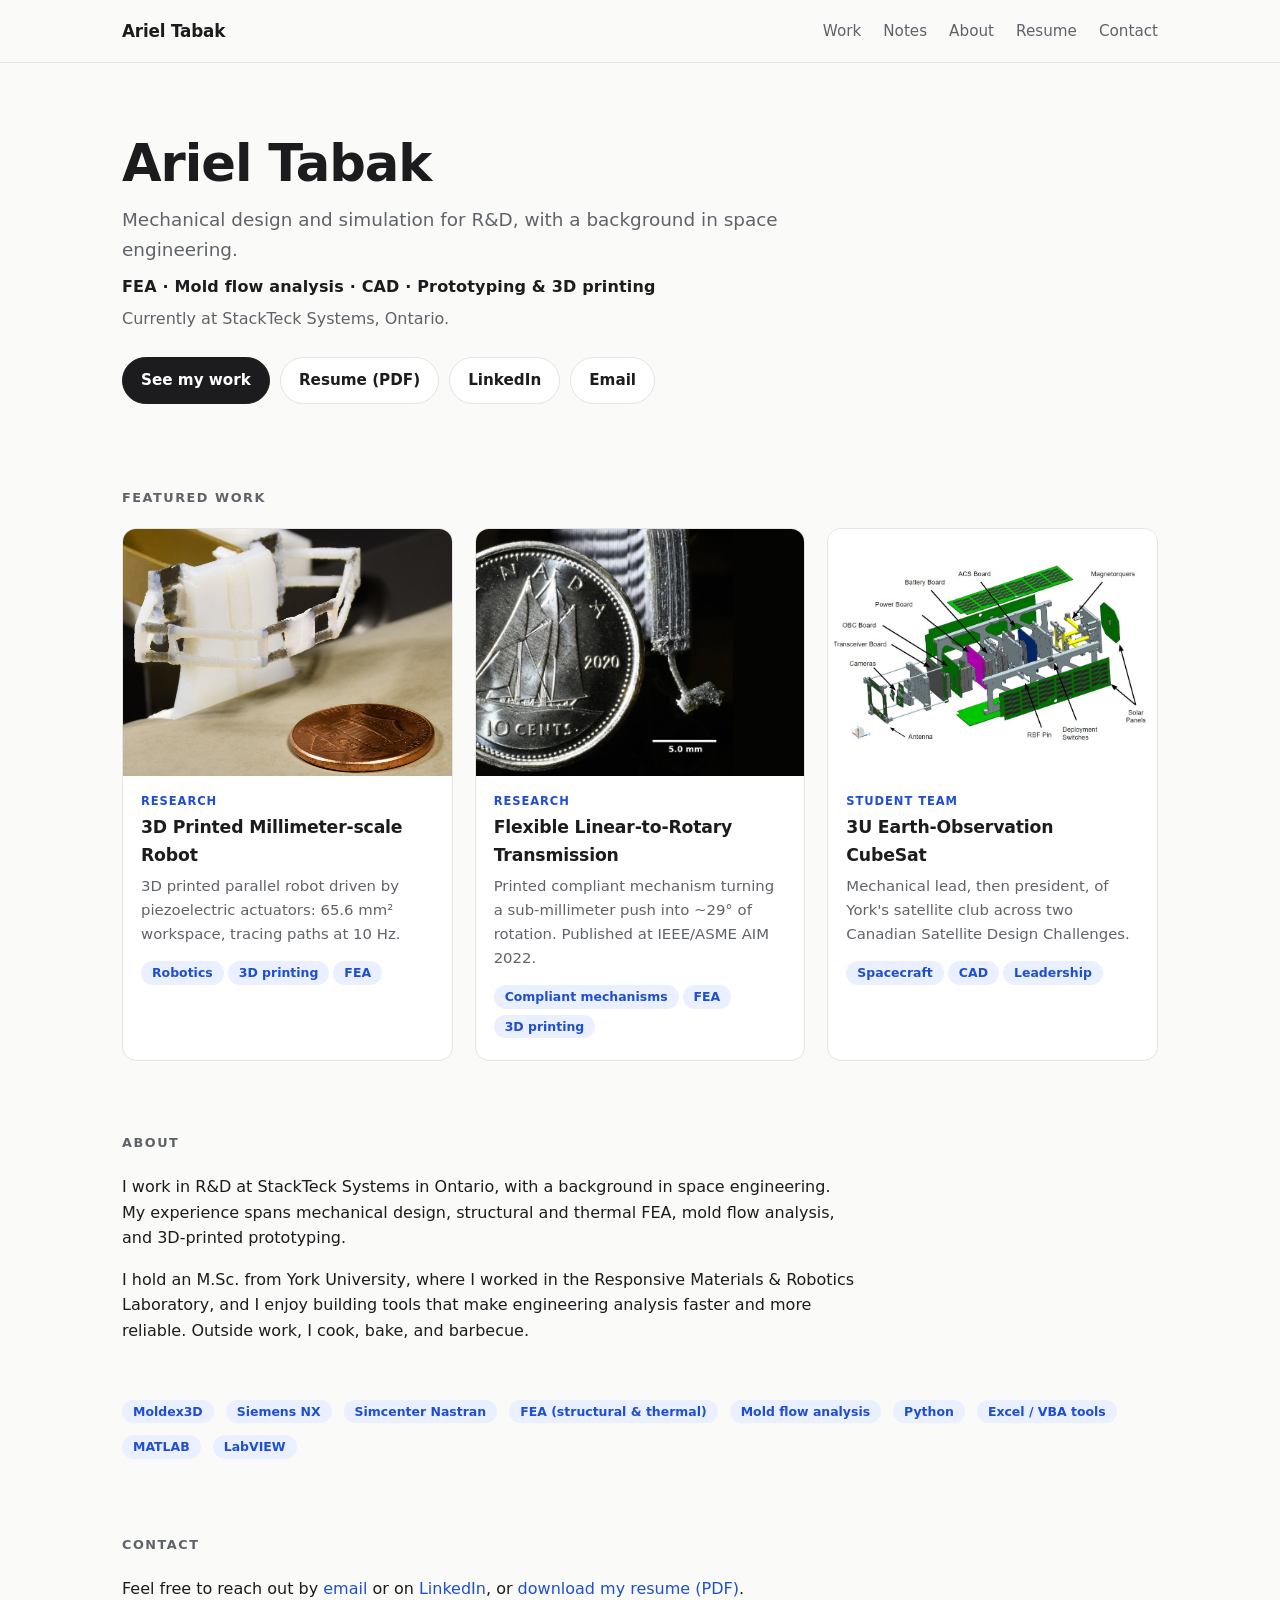
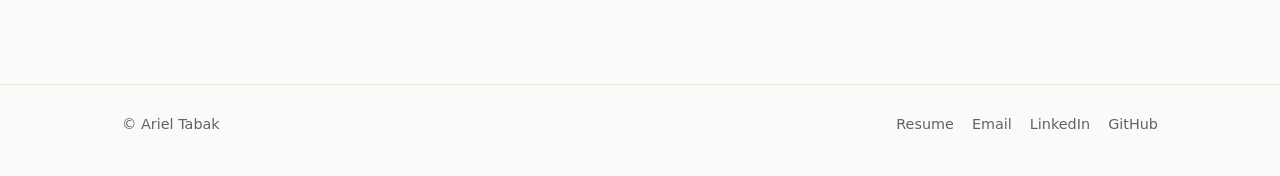
==== index.html @ 313cce3f "Spell Resume without accents Co-Authored-By: Claude Opus 5.5 <noreply@anthropic.com> Claude-Session:" ====
<!DOCTYPE html>
<html lang="en">
<head>
<meta charset="utf-8">
<meta name="viewport" content="width=device-width, initial-scale=1">
<title>Ariel Tabak | Mechanical Design &amp; Simulation</title>
<meta name="description" content="Ariel Tabak: mechanical design and simulation for R&amp;D (FEA, mold flow analysis, CAD and prototyping), with a background in space engineering. Projects and notes.">
<link rel="stylesheet" href="assets/style.css?v=5">
</head>
<body>
<header class="site-header"><div class="wrap">
  <a class="brand" href="index.html">Ariel Tabak</a>
  <nav class="nav">
    <a href="work.html">Work</a>
    <a href="notes.html">Notes</a>
    <a href="index.html#about">About</a>
    <a href="Ariel_Tabak_Resume.pdf?v=2" target="_blank" rel="noopener">Resume</a>
    <a href="index.html#contact">Contact</a>
  </nav>
</div></header>
<main class="wrap">
<section class="hero">
  <h1>Ariel Tabak</h1>
  <p class="role">Mechanical design and simulation for R&amp;D, with a background in space engineering.</p>
  <p class="byline">FEA &middot; Mold flow analysis &middot; CAD &middot; Prototyping &amp; 3D printing</p>
  <p class="where">Currently at StackTeck Systems, Ontario.</p>
  <div class="buttons">
    <a class="btn primary" href="work.html">See my work</a>
    <a class="btn" href="Ariel_Tabak_Resume.pdf?v=2" target="_blank" rel="noopener">Resume (PDF)</a>
    <a class="btn" href="https://www.linkedin.com/in/ariel-tabak/" target="_blank" rel="noopener">LinkedIn</a>
    <a class="btn" href="mailto:arieltabak@gmail.com">Email</a>
  </div>
</section>


<section id="featured">
  <h2 class="section-title">Featured work</h2>
  <div class="grid">
    <a class="card" href="projects/millimeter-scale-robot.html">
      <img class="thumb" src="images/projects/millimeter-scale-robot.jpg" alt="3D Printed Millimeter-scale Robot">
      <div class="body">
        <span class="kicker">Research</span>
        <h3>3D Printed Millimeter-scale Robot</h3>
        <p>3D printed parallel robot driven by piezoelectric actuators: 65.6&nbsp;mm&sup2; workspace, tracing paths at 10&nbsp;Hz.</p>
        <span class="tag">Robotics</span><span class="tag">3D printing</span><span class="tag">FEA</span>
      </div>
    </a>
    <a class="card" href="projects/linear-to-rotary-transmission.html">
      <img class="thumb" src="images/projects/linear-to-rotary-transmission.jpg" alt="Flexible Linear-to-Rotary Transmission">
      <div class="body">
        <span class="kicker">Research</span>
        <h3>Flexible Linear-to-Rotary Transmission</h3>
        <p>Printed compliant mechanism turning a sub-millimeter push into ~29&deg; of rotation. Published at IEEE/ASME AIM 2022.</p>
        <span class="tag">Compliant mechanisms</span><span class="tag">FEA</span><span class="tag">3D printing</span>
      </div>
    </a>
    <a class="card" href="projects/cubesat-3u.html">
      <img class="thumb contain" src="images/projects/cubesat-3u-thumb.jpg" alt="3U Earth-Observation CubeSat">
      <div class="body">
        <span class="kicker">Student team</span>
        <h3>3U Earth-Observation CubeSat</h3>
        <p>Mechanical lead, then president, of York's satellite club across two Canadian Satellite Design Challenges.</p>
        <span class="tag">Spacecraft</span><span class="tag">CAD</span><span class="tag">Leadership</span>
      </div>
    </a>
  </div>
</section>


<section id="about">
  <h2 class="section-title">About</h2>
  <div class="prose" style="padding-top:0">
    <p>I work in R&amp;D at StackTeck Systems in Ontario, with a background in space engineering. My experience spans mechanical design, structural and thermal FEA, mold flow analysis, and 3D-printed prototyping.</p>
    <p>I hold an M.Sc. from York University, where I worked in the Responsive Materials &amp; Robotics Laboratory, and I enjoy building tools that make engineering analysis faster and more reliable.
       Outside work, I cook, bake, and barbecue.</p>
  </div>
  <div class="skills"><span class="tag">Moldex3D</span><span class="tag">Siemens NX</span><span class="tag">Simcenter Nastran</span><span class="tag">FEA (structural &amp; thermal)</span><span class="tag">Mold flow analysis</span><span class="tag">Python</span><span class="tag">Excel / VBA tools</span><span class="tag">MATLAB</span><span class="tag">LabVIEW</span></div>
</section>

<section id="contact">
  <h2 class="section-title">Contact</h2>
  <p>Feel free to reach out by <a href="mailto:arieltabak@gmail.com">email</a> or on <a href="https://www.linkedin.com/in/ariel-tabak/" target="_blank" rel="noopener">LinkedIn</a>, or <a href="Ariel_Tabak_Resume.pdf?v=2" target="_blank" rel="noopener">download my resume (PDF)</a>.</p>
</section>
</main>
<footer class="site-footer"><div class="wrap">
  <span>© Ariel Tabak</span>
  <span class="links">
    <a href="Ariel_Tabak_Resume.pdf?v=2" target="_blank" rel="noopener">Resume</a>
    <a href="mailto:arieltabak@gmail.com">Email</a>
    <a href="https://www.linkedin.com/in/ariel-tabak/" target="_blank" rel="noopener">LinkedIn</a>
    <a href="https://github.com/arltabak" target="_blank" rel="noopener">GitHub</a>
  </span>
</div></footer>
</body>
</html>
---- assets/style.css ----
/* ===== Ariel Tabak — portfolio styles =====
   Change the look of the whole site from the variables below. */
:root {
  --bg: #fafaf9;
  --surface: #ffffff;
  --text: #1c1c1e;
  --muted: #5f6368;
  --line: #e6e4e0;
  --accent: #1f4fd1;        /* links, buttons, tags */
  --accent-soft: #eaf0ff;
  --radius: 14px;
  --max: 1080px;
  --font: system-ui, -apple-system, "Segoe UI", Roboto, "Helvetica Neue", Arial, sans-serif;
}

* { box-sizing: border-box; }
html { scroll-behavior: smooth; }
body {
  margin: 0;
  font-family: var(--font);
  color: var(--text);
  background: var(--bg);
  line-height: 1.6;
  -webkit-font-smoothing: antialiased;
}
img { max-width: 100%; display: block; }
a { color: var(--accent); text-decoration: none; }
a:hover { text-decoration: underline; }

.wrap { max-width: var(--max); margin: 0 auto; padding: 0 22px; }

/* ---------- Header ---------- */
.site-header {
  position: sticky; top: 0; z-index: 10;
  background: rgba(250, 250, 249, 0.9);
  backdrop-filter: blur(8px);
  border-bottom: 1px solid var(--line);
}
.site-header .wrap {
  display: flex; align-items: center; justify-content: space-between;
  height: 62px;
}
.brand { font-weight: 700; font-size: 1.05rem; color: var(--text); letter-spacing: -0.01em; }
.brand:hover { text-decoration: none; }
.nav { display: flex; gap: 22px; }
.nav a { color: var(--muted); font-size: 0.95rem; }
.nav a:hover, .nav a[aria-current="page"] { color: var(--text); text-decoration: none; }

/* ---------- Hero ---------- */
.hero { padding: 72px 0 48px; }
.hero h1 {
  font-size: clamp(2.1rem, 5vw, 3.2rem);
  line-height: 1.1; letter-spacing: -0.02em; margin: 0 0 14px;
}
.hero .role { font-size: 1.15rem; color: var(--muted); margin: 0 0 18px; max-width: 46rem; }
.hero p { max-width: 46rem; margin: 0 0 26px; }
.buttons { display: flex; flex-wrap: wrap; gap: 10px; }
.btn {
  display: inline-block; padding: 10px 18px; border-radius: 999px;
  border: 1px solid var(--line); background: var(--surface);
  color: var(--text); font-weight: 600; font-size: 0.95rem;
}
.btn:hover { text-decoration: none; border-color: var(--text); }
.btn.primary { background: var(--text); color: #fff; border-color: var(--text); }
.btn.primary:hover { opacity: 0.88; }

/* ---------- Sections ---------- */
section { padding: 36px 0; }
.section-title {
  font-size: 0.8rem; text-transform: uppercase; letter-spacing: 0.12em;
  color: var(--muted); margin: 0 0 20px; font-weight: 700;
}
.skills { display: flex; flex-wrap: wrap; gap: 8px; }

/* ---------- Project grid ---------- */
.grid {
  display: grid; gap: 22px;
  grid-template-columns: repeat(auto-fill, minmax(290px, 1fr));
}
.card {
  display: block; background: var(--surface); border: 1px solid var(--line);
  border-radius: var(--radius); overflow: hidden; color: var(--text);
  transition: transform 0.18s ease, box-shadow 0.18s ease;
}
.card:hover { text-decoration: none; transform: translateY(-3px); box-shadow: 0 10px 28px rgba(0,0,0,0.08); }
.card .thumb { aspect-ratio: 4 / 3; width: 100%; object-fit: cover; background: #eceae6; }
.card .body { padding: 16px 18px 18px; }
.card h3 { margin: 0 0 6px; font-size: 1.08rem; letter-spacing: -0.01em; }
.card p { margin: 0 0 12px; color: var(--muted); font-size: 0.93rem; }

.tag {
  display: inline-block; background: var(--accent-soft); color: var(--accent);
  border-radius: 999px; padding: 2px 11px; font-size: 0.78rem; font-weight: 600;
  margin: 0 4px 4px 0;
}

/* ---------- Project page ---------- */
.project-head { padding: 48px 0 18px; }
.back { font-size: 0.92rem; color: var(--muted); }
.project-head h1 { font-size: clamp(1.9rem, 4.5vw, 2.7rem); line-height: 1.15; letter-spacing: -0.02em; margin: 14px 0 10px; }
.project-head .summary { color: var(--muted); font-size: 1.1rem; max-width: 46rem; margin: 0 0 14px; }
.meta { display: flex; flex-wrap: wrap; gap: 6px 24px; color: var(--muted); font-size: 0.92rem; margin-bottom: 12px; }
.meta strong { color: var(--text); font-weight: 600; }
.hero-img { border-radius: var(--radius); border: 1px solid var(--line); width: 100%; aspect-ratio: 16 / 9; object-fit: cover; background: #eceae6; }
.prose { max-width: 46rem; padding: 18px 0 40px; }
.prose h2 { font-size: 1.3rem; letter-spacing: -0.01em; margin: 34px 0 8px; }
.prose ul { padding-left: 1.2rem; }
.gallery { display: grid; gap: 14px; grid-template-columns: repeat(auto-fill, minmax(240px, 1fr)); margin: 16px 0; }
.gallery figure { margin: 0; }
.gallery img { border-radius: 10px; border: 1px solid var(--line); }
.gallery figcaption { color: var(--muted); font-size: 0.85rem; margin-top: 6px; }
.hero-fig { margin: 0; }
.hero-fig figcaption, .prose figcaption { color: var(--muted); font-size: 0.85rem; margin-top: 8px; }
.gallery figure.wide { grid-column: 1 / -1; }
.prose li { margin-bottom: 6px; }
.pubs { margin-top: 34px; padding: 4px 20px 12px; background: var(--surface); border: 1px solid var(--line); border-radius: 12px; }
.pubs h2 { margin-top: 18px; }
.pubs li { font-size: 0.93rem; }
.todo { background: #fff7e0; border: 1px dashed #e0b84a; border-radius: 8px; padding: 2px 8px; color: #7a5a00; font-size: 0.9em; }
.next-prev { display: flex; justify-content: space-between; gap: 16px; border-top: 1px solid var(--line); padding: 22px 0 8px; font-size: 0.95rem; }

/* ---------- Section pages ---------- */
.page-intro { padding: 56px 0 4px; }
.page-intro h1 { font-size: clamp(2rem, 5vw, 2.8rem); line-height: 1.1; letter-spacing: -0.02em; margin: 0 0 10px; }
.page-intro p { color: var(--muted); font-size: 1.1rem; margin: 0; max-width: 46rem; }
.empty { color: var(--muted); font-style: italic; margin: 0; }

/* Home: section overview cards */
.section-grid { display: grid; gap: 16px; grid-template-columns: repeat(auto-fill, minmax(230px, 1fr)); }
.section-card {
  display: flex; flex-direction: column; gap: 6px;
  background: var(--surface); border: 1px solid var(--line); border-radius: var(--radius);
  padding: 18px 20px; color: var(--text);
  transition: border-color 0.15s ease, transform 0.15s ease;
}
.section-card:hover { text-decoration: none; border-color: var(--text); transform: translateY(-2px); }
.section-card h3 { margin: 0; font-size: 1.08rem; }
.section-card .arrow { color: var(--accent); }
.section-card p { margin: 0; color: var(--muted); font-size: 0.92rem; flex: 1; }
.section-card .count { font-size: 0.8rem; font-weight: 600; color: var(--accent); }

/* Compact list (smaller projects, notes) */
.rows { border-top: 1px solid var(--line); }
.rows .empty { padding: 14px 0; }
.row {
  display: grid; grid-template-columns: minmax(0, 1fr) auto; gap: 2px 16px;
  padding: 14px 4px; border-bottom: 1px solid var(--line); color: var(--text);
}
.row:hover { text-decoration: none; background: var(--surface); }
.row-title { font-weight: 600; }
.row-desc { grid-column: 1; color: var(--muted); font-size: 0.92rem; }
.row-meta { grid-column: 2; grid-row: 1; color: var(--muted); font-size: 0.85rem; white-space: nowrap; }

/* ---------- Footer ---------- */
.site-footer { border-top: 1px solid var(--line); margin-top: 30px; padding: 28px 0 40px; color: var(--muted); font-size: 0.9rem; }
.site-footer .wrap { display: flex; flex-wrap: wrap; justify-content: space-between; gap: 12px; }
.site-footer a { color: var(--muted); }
.site-footer .links { display: flex; gap: 18px; }

@media (max-width: 760px) {
  .site-header .wrap { flex-direction: column; align-items: flex-start; height: auto; padding-top: 12px; }
  .nav { flex-wrap: wrap; gap: 4px 18px; width: 100%; padding: 6px 0 10px; }
}
@media (max-width: 560px) {
  .hero { padding: 40px 0 28px; }
  .page-intro { padding-top: 36px; }
}

/* Real photos on project pages: show the whole image rather than cropping to 16:9 */
.hero-fig .hero-img { aspect-ratio: auto; max-height: 620px; object-fit: contain; background: var(--surface); }

/* Don't blow small images up past their real size */
.hero-fig .hero-img { width: auto; max-width: 100%; margin: 0 auto; }
.hero-fig video.hero-img { width: 100%; }
.gallery img { background: #fff; }
.gallery video { width: 100%; display: block; border-radius: 10px; border: 1px solid var(--line); background: #fff; }
.inline-fig { margin: 18px 0 6px; max-width: 520px; }
.inline-fig video, .inline-fig img { width: 100%; display: block; border-radius: 10px; border: 1px solid var(--line); }

/* Three-up gallery row (e.g. trajectory clips) */
.gallery.three { grid-template-columns: repeat(3, 1fr); }
.gallery.three { gap: 10px; }
.gallery.three.even img, .gallery.three.even video { aspect-ratio: 4 / 3; object-fit: cover; }
@media (max-width: 560px) { .gallery.three figcaption { font-size: 0.75rem; } }

/* Side-by-side hero (e.g. early vs final iteration) */
.hero-pair { display: grid; grid-template-columns: 1fr 1fr; gap: 14px; }
.hero-pair figure { margin: 0; }
.hero-pair img { width: 100%; aspect-ratio: 1 / 1; object-fit: cover; border-radius: var(--radius); border: 1px solid var(--line); display: block; }
.hero-pair figcaption { color: var(--muted); font-size: 0.85rem; margin-top: 8px; }

/* ---------- Pop-up image viewer ---------- */
.zoomable { cursor: zoom-in; }
.lb {
  position: fixed; inset: 0; z-index: 100; display: none;
  align-items: center; justify-content: center; padding: 16px;
  background: rgba(20, 20, 24, 0.55);
  -webkit-backdrop-filter: blur(3px); backdrop-filter: blur(3px);
}
.lb.open { display: flex; animation: lb-fade 0.15s ease-out; }
.lb-card {
  position: relative; background: var(--surface); border-radius: 16px;
  box-shadow: 0 20px 60px rgba(0,0,0,0.35);
  width: min(900px, 94vw); max-height: 86vh;
  display: flex; flex-direction: column; overflow: hidden;
  animation: lb-pop 0.18s ease-out;
}
.lb-stage { display: flex; align-items: center; justify-content: center; background: #f2f1ee; min-height: 0; flex: 1; }
.lb-stage img, .lb-stage video { display: block; max-width: 100%; max-height: calc(86vh - 70px); object-fit: contain; }
.lb-bar { display: flex; align-items: center; gap: 10px; padding: 10px 12px; border-top: 1px solid var(--line); }
.lb-cap { flex: 1; margin: 0; color: var(--muted); font-size: 0.9rem; line-height: 1.4; }
.lb-count { color: var(--muted); font-size: 0.8rem; white-space: nowrap; }
.lb button {
  border: 1px solid var(--line); background: var(--surface); color: var(--text);
  width: 38px; height: 38px; border-radius: 50%; cursor: pointer;
  font-size: 1.35rem; line-height: 1; display: inline-flex; align-items: center; justify-content: center; flex: none;
}
.lb button:hover { border-color: var(--text); }
.lb-close { position: absolute; top: 10px; right: 10px; z-index: 2; box-shadow: 0 2px 8px rgba(0,0,0,0.15); }
@keyframes lb-fade { from { opacity: 0; } to { opacity: 1; } }
@keyframes lb-pop { from { transform: scale(0.96); opacity: 0; } to { transform: none; opacity: 1; } }
html.lb-lock, html.lb-lock body { overflow: hidden; }

/* Small label above a card title (e.g. Research, Student team) */
.kicker { display: block; font-size: 0.72rem; font-weight: 700; letter-spacing: 0.08em; text-transform: uppercase; color: var(--accent); margin-bottom: 4px; }
.hero-pair video { width: 100%; aspect-ratio: 1 / 1; object-fit: contain; background: #1a1a1d; border-radius: var(--radius); border: 1px solid var(--line); display: block; }
.card .thumb.contain { object-fit: contain; background: #fff; padding: 6px; }

/* Home intro bylines */
.hero .role { margin-bottom: 10px; }
.hero .byline { font-weight: 600; color: var(--text); margin: 0 0 6px; letter-spacing: 0.01em; }
.hero .where { color: var(--muted); margin: 0 0 26px; }
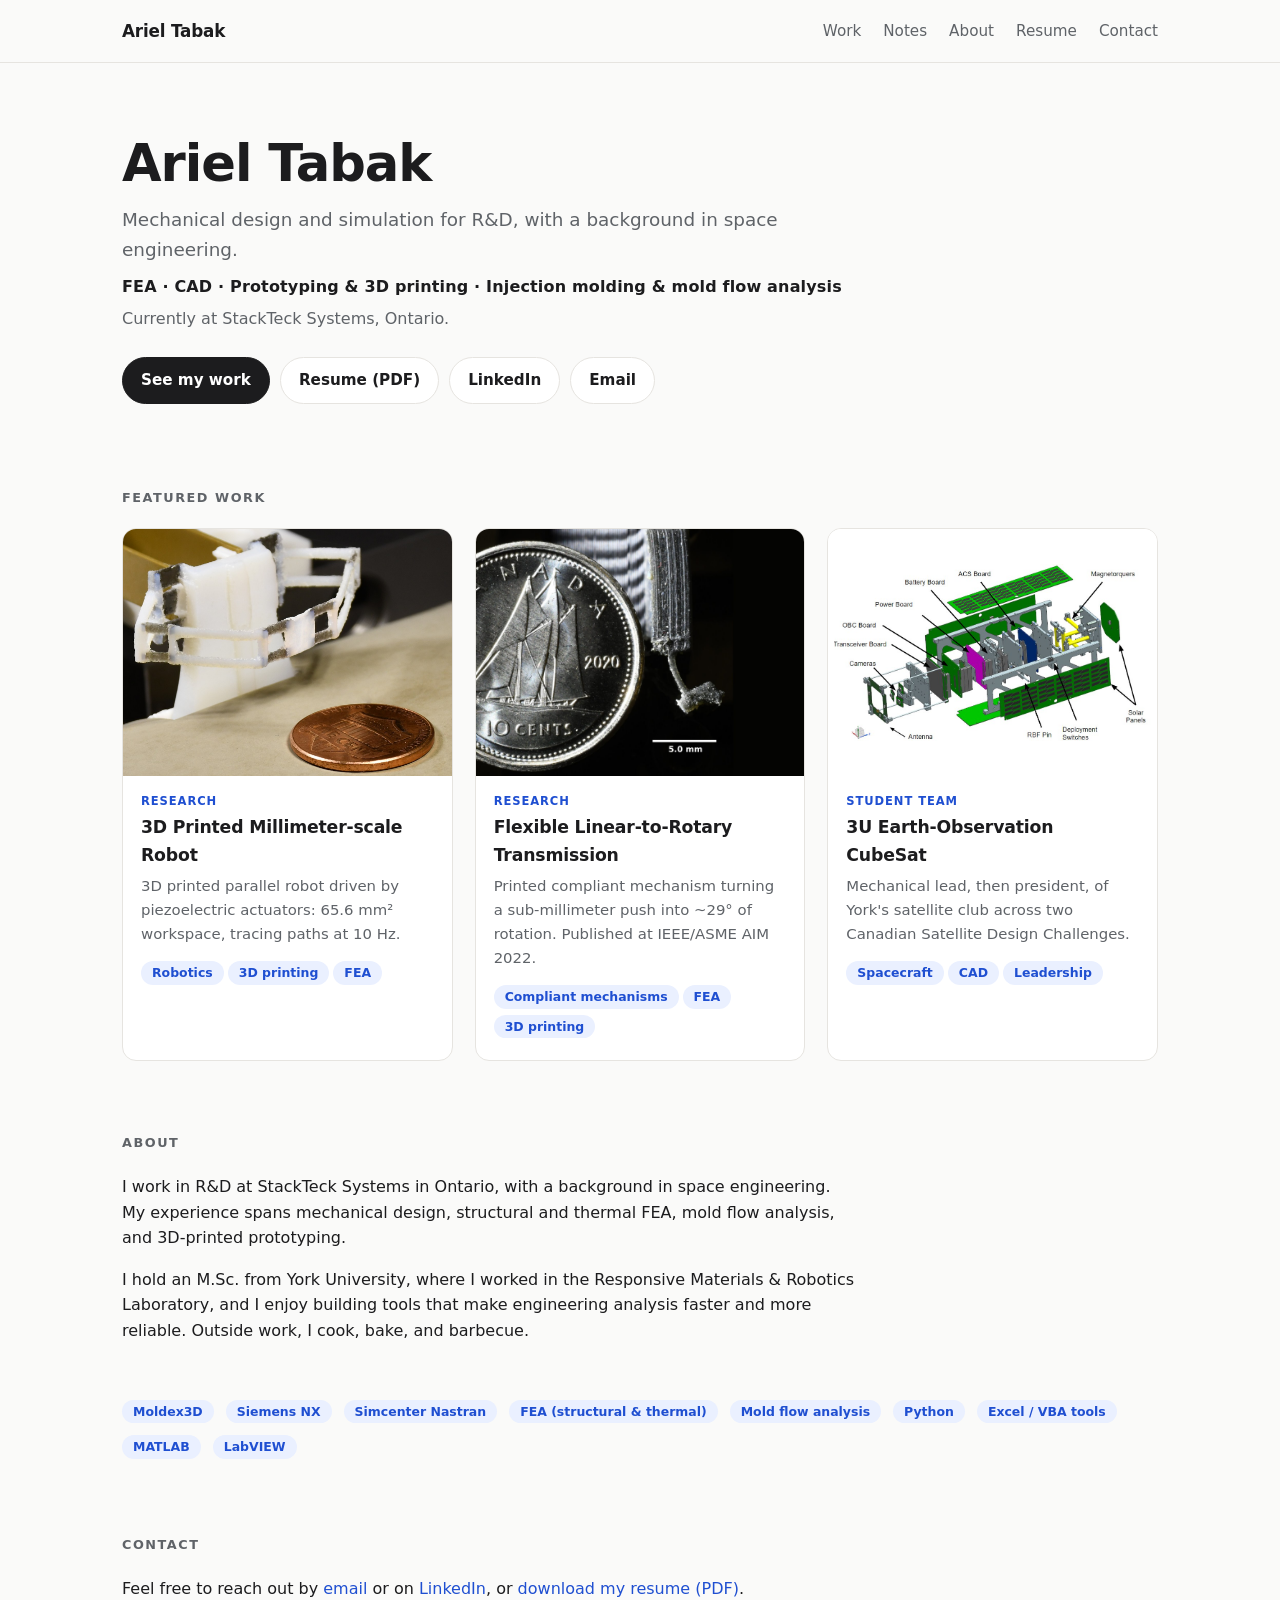
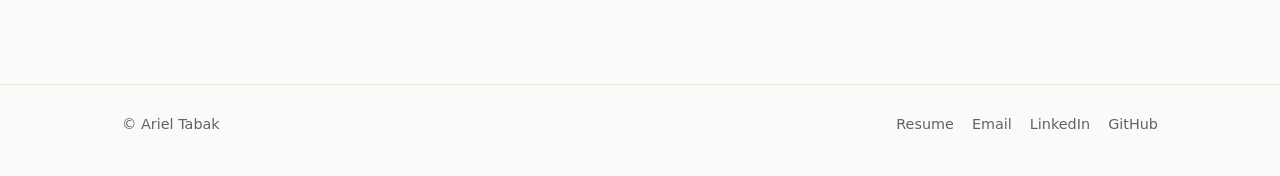
==== commit 9d3ad33a: "Reorder home byline; injection molding & mold flow analysis last Co-Authored-By: Claude Opus 5.5 <no" ====
--- a/index.html
+++ b/index.html
@@ -22,7 +22,7 @@
 <section class="hero">
   <h1>Ariel Tabak</h1>
   <p class="role">Mechanical design and simulation for R&amp;D, with a background in space engineering.</p>
-  <p class="byline">FEA &middot; Mold flow analysis &middot; CAD &middot; Prototyping &amp; 3D printing</p>
+  <p class="byline">FEA &middot; CAD &middot; Prototyping &amp; 3D printing &middot; Injection molding &amp; mold flow analysis</p>
   <p class="where">Currently at StackTeck Systems, Ontario.</p>
   <div class="buttons">
     <a class="btn primary" href="work.html">See my work</a>
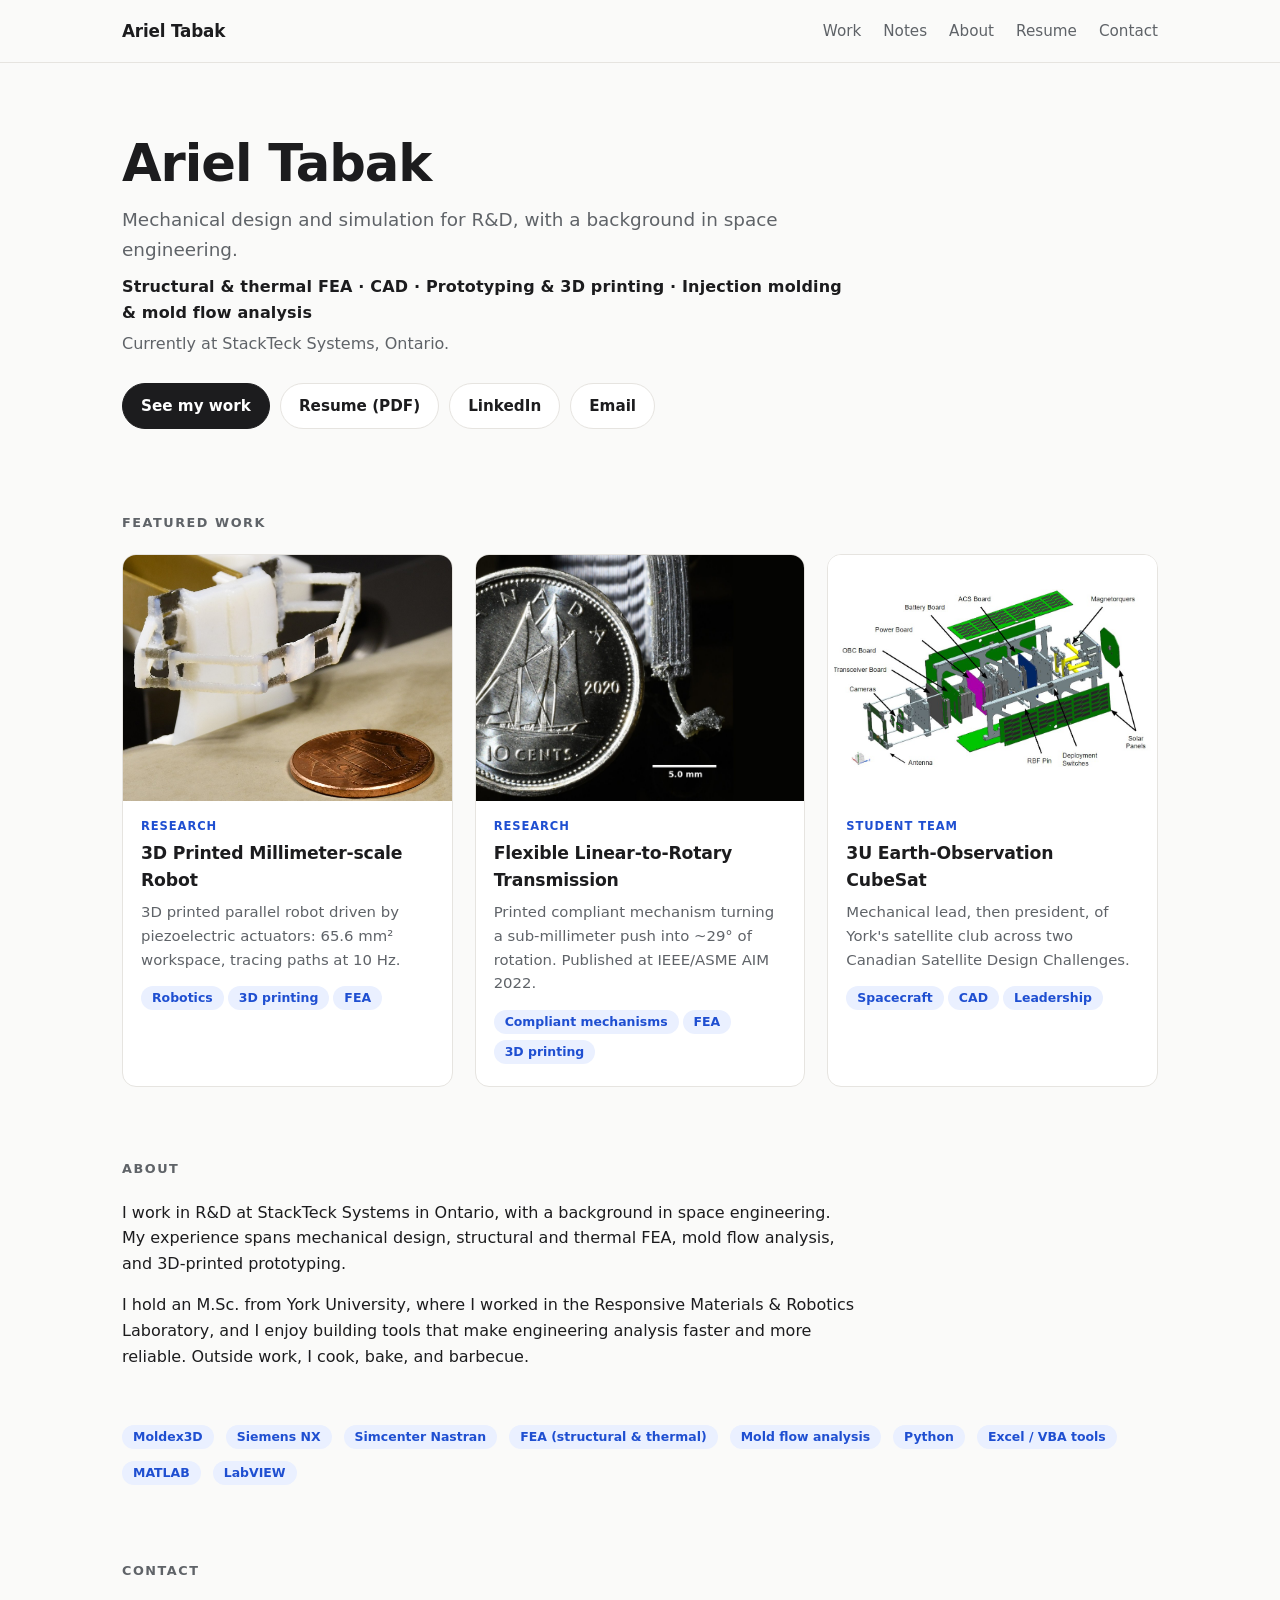
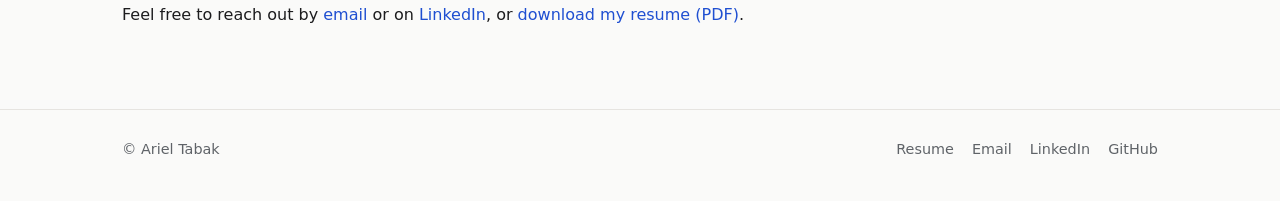
==== commit ddb820c8: "Byline: structural & thermal FEA Co-Authored-By: Claude Opus 5.5 <noreply@anthropic.com> Claude-Sess" ====
--- a/index.html
+++ b/index.html
@@ -22,7 +22,7 @@
 <section class="hero">
   <h1>Ariel Tabak</h1>
   <p class="role">Mechanical design and simulation for R&amp;D, with a background in space engineering.</p>
-  <p class="byline">FEA &middot; CAD &middot; Prototyping &amp; 3D printing &middot; Injection molding &amp; mold flow analysis</p>
+  <p class="byline">Structural &amp; thermal FEA &middot; CAD &middot; Prototyping &amp; 3D printing &middot; Injection molding &amp; mold flow analysis</p>
   <p class="where">Currently at StackTeck Systems, Ontario.</p>
   <div class="buttons">
     <a class="btn primary" href="work.html">See my work</a>
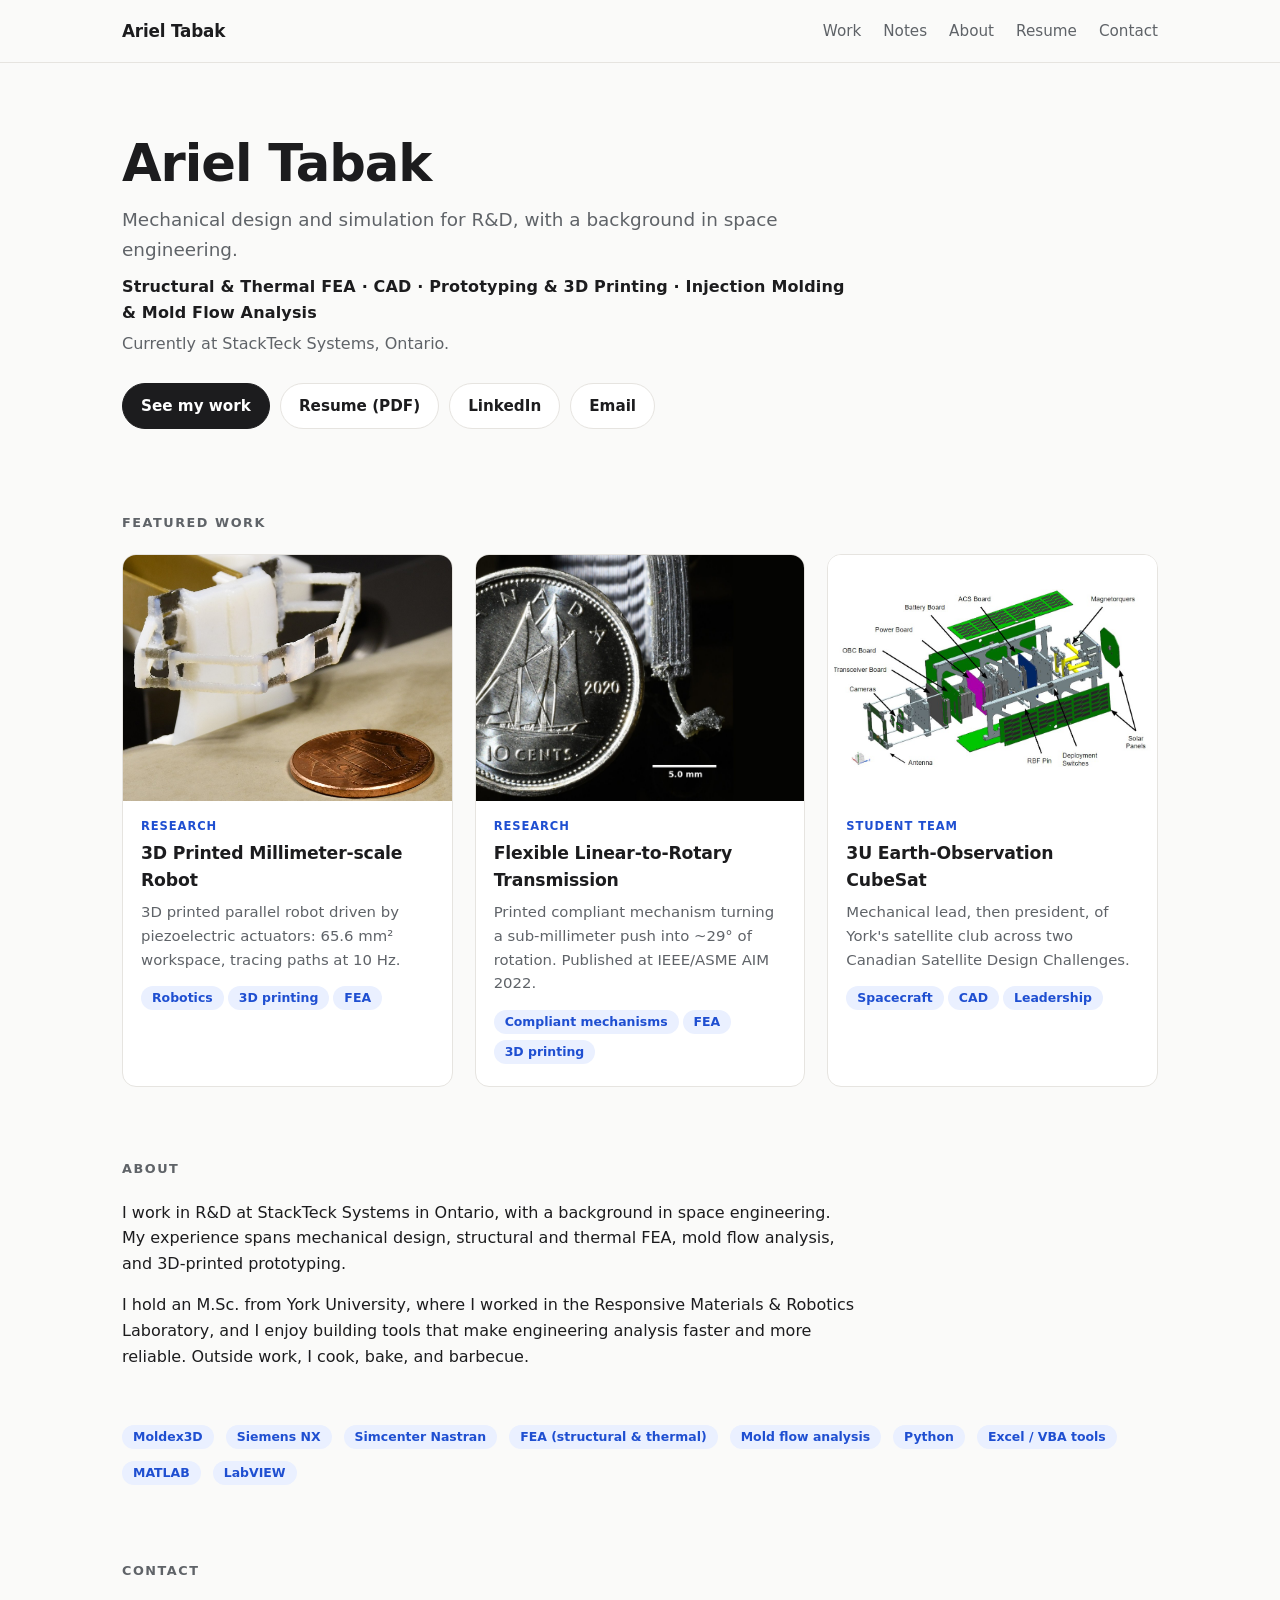
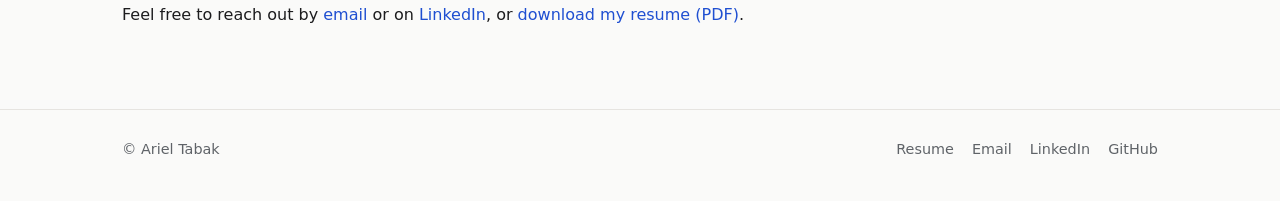
==== commit 1d01c099: "Byline in consistent Title Case Co-Authored-By: Claude Opus 5.5 <noreply@anthropic.com> Claude-Sessi" ====
--- a/index.html
+++ b/index.html
@@ -22,7 +22,7 @@
 <section class="hero">
   <h1>Ariel Tabak</h1>
   <p class="role">Mechanical design and simulation for R&amp;D, with a background in space engineering.</p>
-  <p class="byline">Structural &amp; thermal FEA &middot; CAD &middot; Prototyping &amp; 3D printing &middot; Injection molding &amp; mold flow analysis</p>
+  <p class="byline">Structural &amp; Thermal FEA &middot; CAD &middot; Prototyping &amp; 3D Printing &middot; Injection Molding &amp; Mold Flow Analysis</p>
   <p class="where">Currently at StackTeck Systems, Ontario.</p>
   <div class="buttons">
     <a class="btn primary" href="work.html">See my work</a>
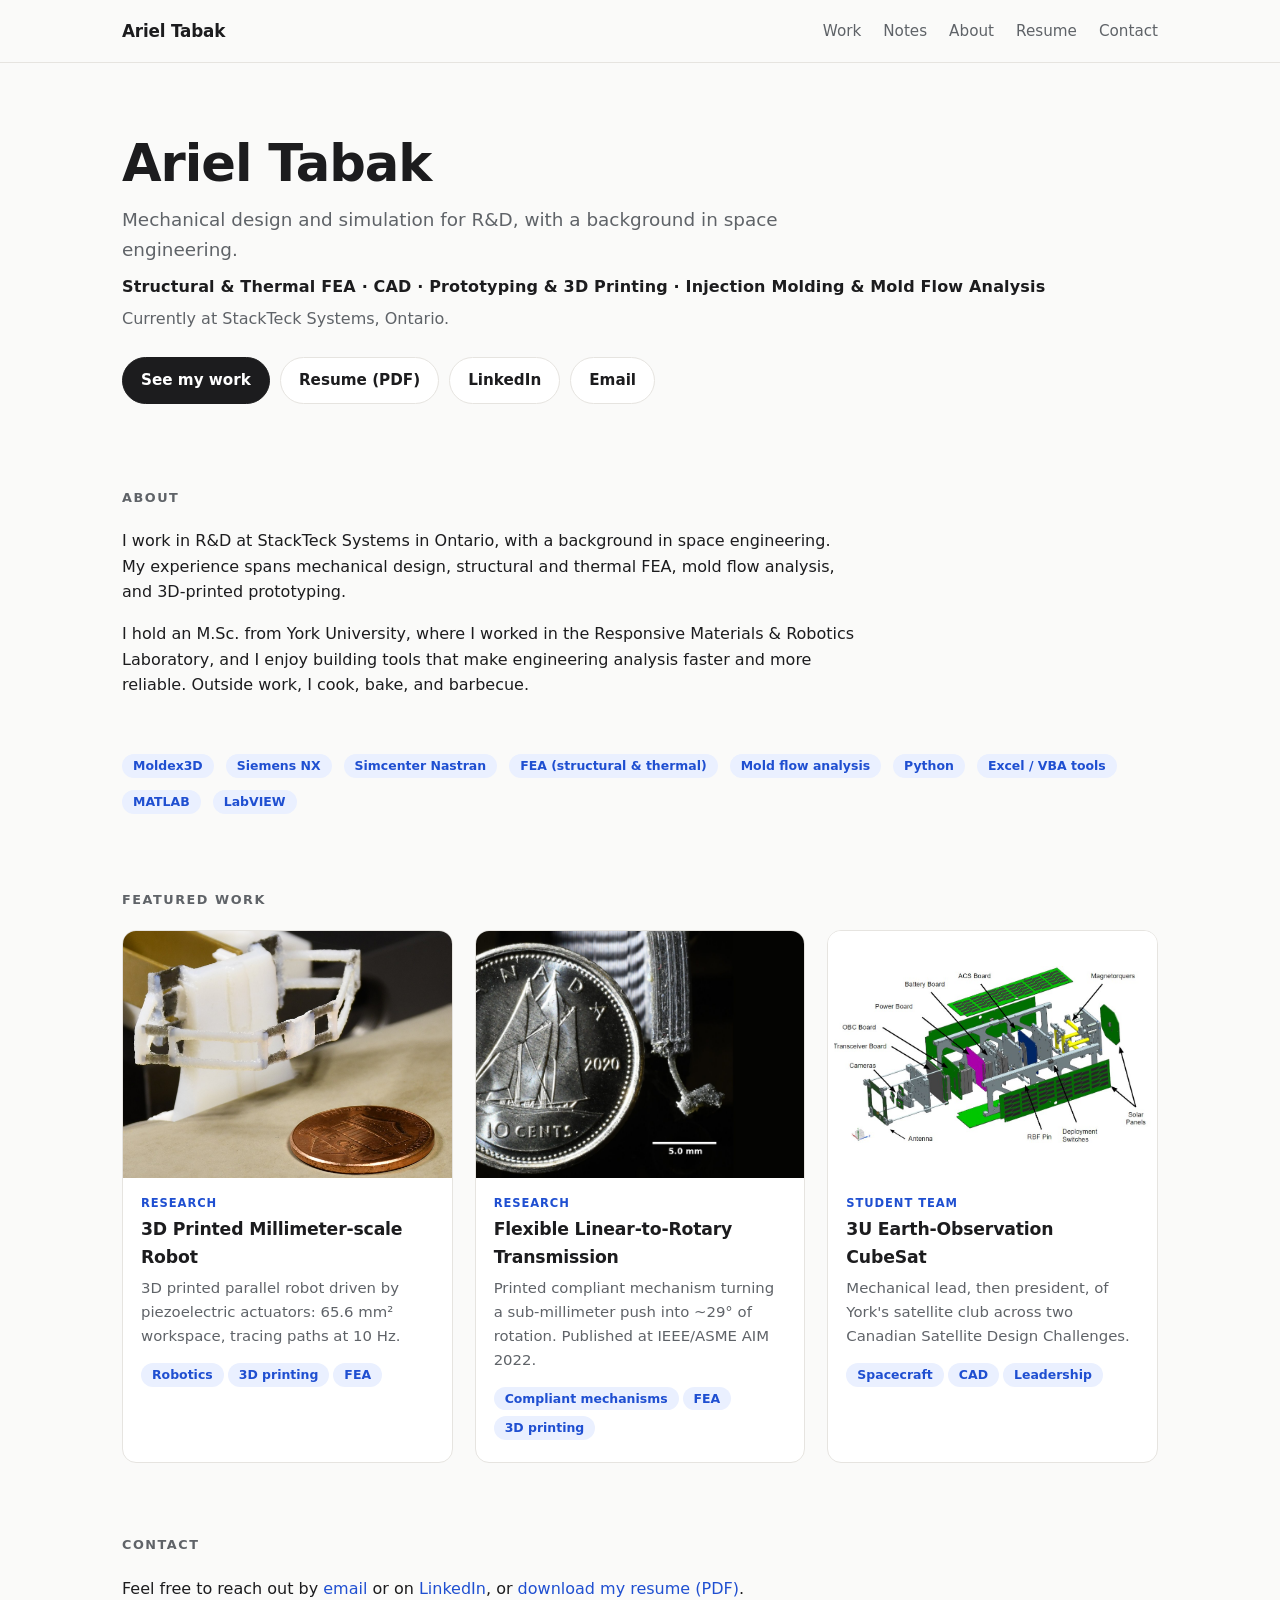
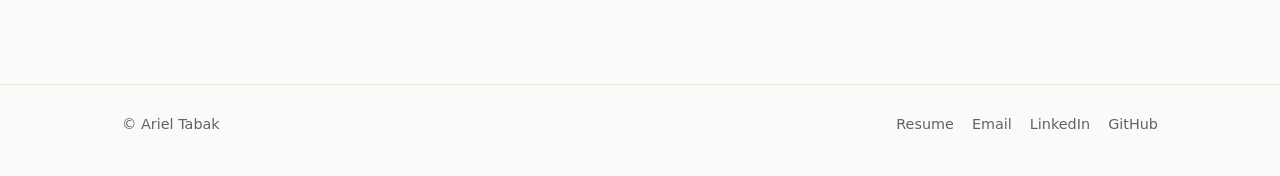
==== commit 879fef37: "Home: About section moved above Featured work; byline on one line Co-Authored-By: Claude Opus 5.5 <n" ====
--- a/index.html
+++ b/index.html
@@ -5,7 +5,7 @@
 <meta name="viewport" content="width=device-width, initial-scale=1">
 <title>Ariel Tabak | Mechanical Design &amp; Simulation</title>
 <meta name="description" content="Ariel Tabak: mechanical design and simulation for R&amp;D (FEA, mold flow analysis, CAD and prototyping), with a background in space engineering. Projects and notes.">
-<link rel="stylesheet" href="assets/style.css?v=5">
+<link rel="stylesheet" href="assets/style.css?v=6">
 </head>
 <body>
 <header class="site-header"><div class="wrap">
@@ -32,6 +32,16 @@
   </div>
 </section>
 
+
+<section id="about">
+  <h2 class="section-title">About</h2>
+  <div class="prose" style="padding-top:0">
+    <p>I work in R&amp;D at StackTeck Systems in Ontario, with a background in space engineering. My experience spans mechanical design, structural and thermal FEA, mold flow analysis, and 3D-printed prototyping.</p>
+    <p>I hold an M.Sc. from York University, where I worked in the Responsive Materials &amp; Robotics Laboratory, and I enjoy building tools that make engineering analysis faster and more reliable.
+       Outside work, I cook, bake, and barbecue.</p>
+  </div>
+  <div class="skills"><span class="tag">Moldex3D</span><span class="tag">Siemens NX</span><span class="tag">Simcenter Nastran</span><span class="tag">FEA (structural &amp; thermal)</span><span class="tag">Mold flow analysis</span><span class="tag">Python</span><span class="tag">Excel / VBA tools</span><span class="tag">MATLAB</span><span class="tag">LabVIEW</span></div>
+</section>
 
 <section id="featured">
   <h2 class="section-title">Featured work</h2>
@@ -67,15 +77,6 @@
 </section>
 
 
-<section id="about">
-  <h2 class="section-title">About</h2>
-  <div class="prose" style="padding-top:0">
-    <p>I work in R&amp;D at StackTeck Systems in Ontario, with a background in space engineering. My experience spans mechanical design, structural and thermal FEA, mold flow analysis, and 3D-printed prototyping.</p>
-    <p>I hold an M.Sc. from York University, where I worked in the Responsive Materials &amp; Robotics Laboratory, and I enjoy building tools that make engineering analysis faster and more reliable.
-       Outside work, I cook, bake, and barbecue.</p>
-  </div>
-  <div class="skills"><span class="tag">Moldex3D</span><span class="tag">Siemens NX</span><span class="tag">Simcenter Nastran</span><span class="tag">FEA (structural &amp; thermal)</span><span class="tag">Mold flow analysis</span><span class="tag">Python</span><span class="tag">Excel / VBA tools</span><span class="tag">MATLAB</span><span class="tag">LabVIEW</span></div>
-</section>
 
 <section id="contact">
   <h2 class="section-title">Contact</h2>
--- a/assets/style.css
+++ b/assets/style.css
@@ -230,3 +230,4 @@
 .hero .role { margin-bottom: 10px; }
 .hero .byline { font-weight: 600; color: var(--text); margin: 0 0 6px; letter-spacing: 0.01em; }
 .hero .where { color: var(--muted); margin: 0 0 26px; }
+.hero .byline { max-width: none; }
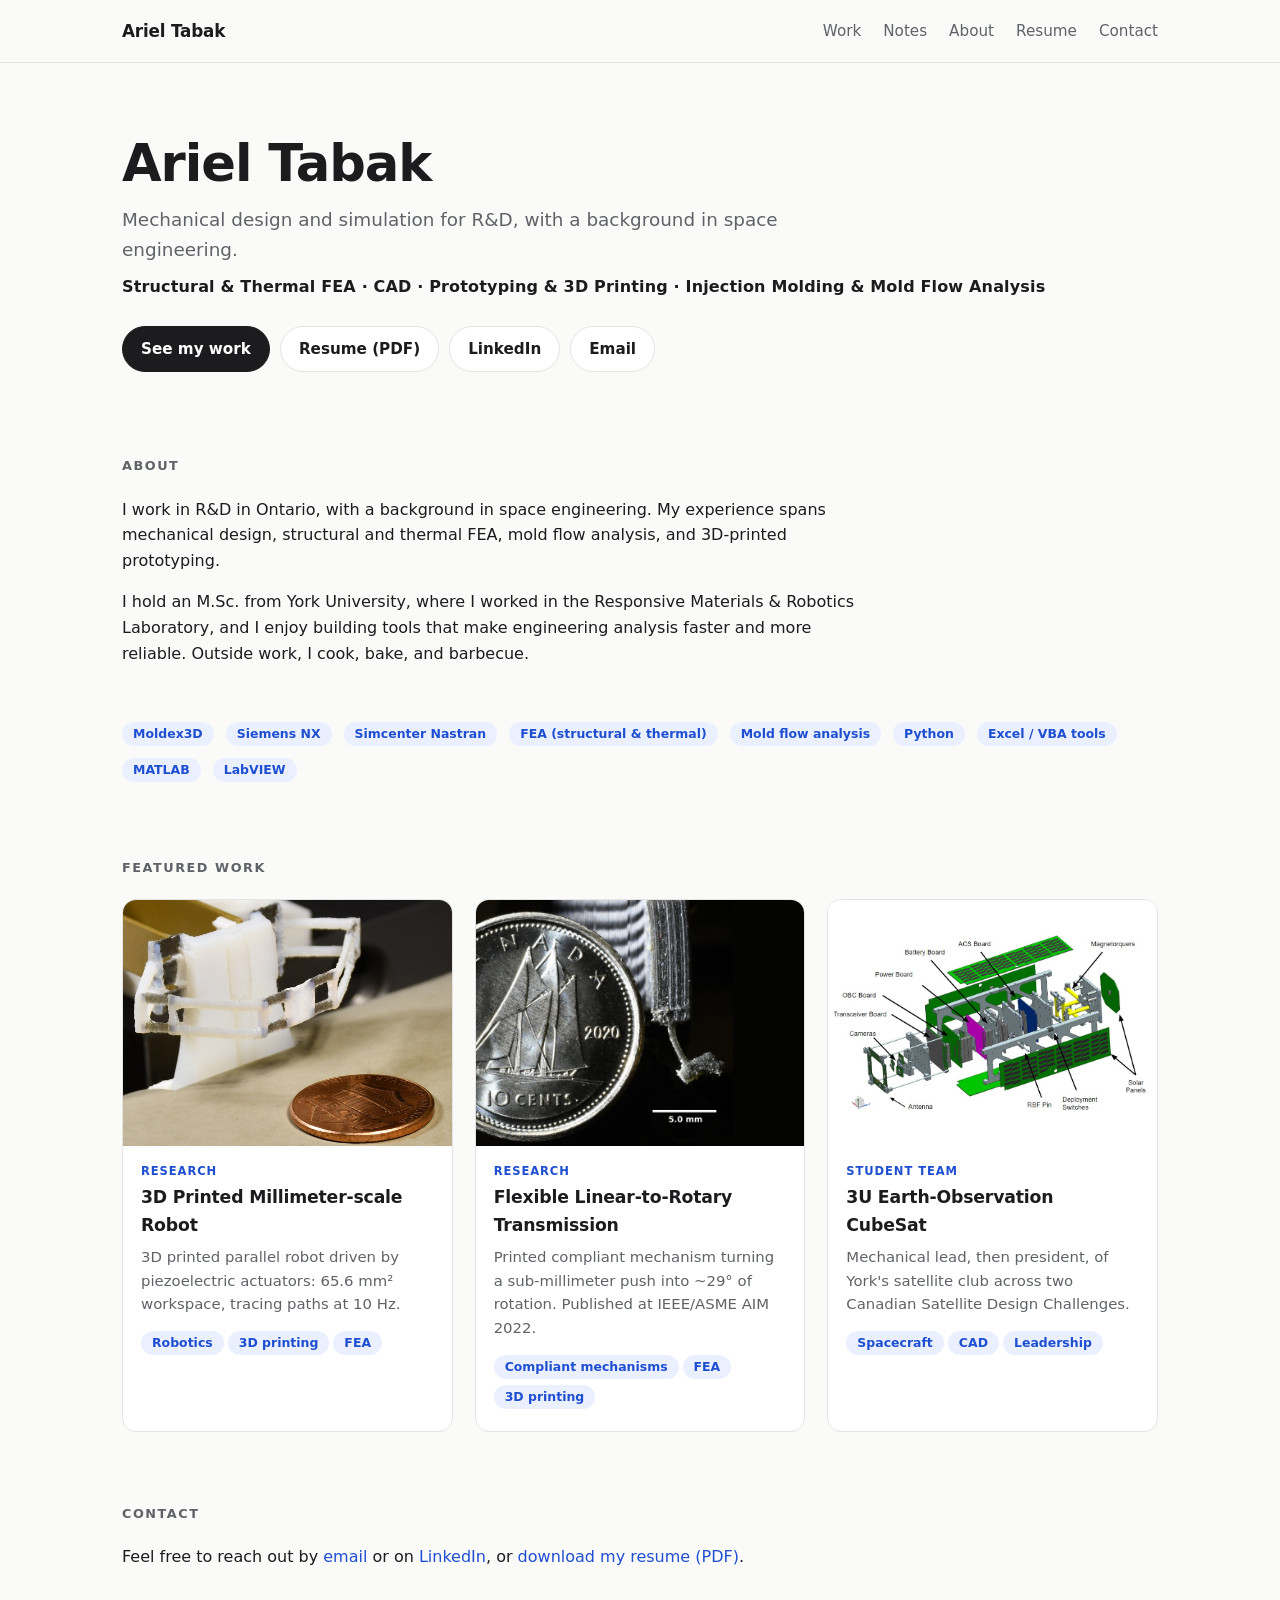
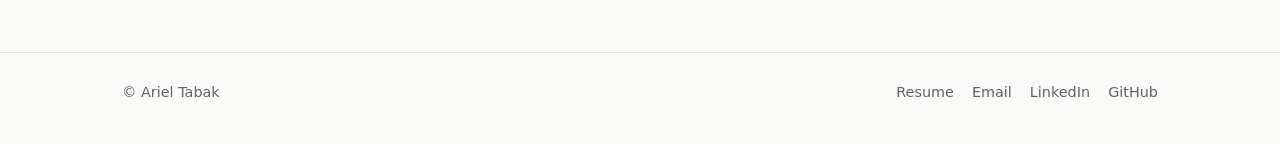
==== commit fa60710d: "Remove employer name from the site Co-Authored-By: Claude Opus 5.5 <noreply@anthropic.com> Claude-Se" ====
--- a/index.html
+++ b/index.html
@@ -5,7 +5,7 @@
 <meta name="viewport" content="width=device-width, initial-scale=1">
 <title>Ariel Tabak | Mechanical Design &amp; Simulation</title>
 <meta name="description" content="Ariel Tabak: mechanical design and simulation for R&amp;D (FEA, mold flow analysis, CAD and prototyping), with a background in space engineering. Projects and notes.">
-<link rel="stylesheet" href="assets/style.css?v=6">
+<link rel="stylesheet" href="assets/style.css?v=7">
 </head>
 <body>
 <header class="site-header"><div class="wrap">
@@ -23,7 +23,6 @@
   <h1>Ariel Tabak</h1>
   <p class="role">Mechanical design and simulation for R&amp;D, with a background in space engineering.</p>
   <p class="byline">Structural &amp; Thermal FEA &middot; CAD &middot; Prototyping &amp; 3D Printing &middot; Injection Molding &amp; Mold Flow Analysis</p>
-  <p class="where">Currently at StackTeck Systems, Ontario.</p>
   <div class="buttons">
     <a class="btn primary" href="work.html">See my work</a>
     <a class="btn" href="Ariel_Tabak_Resume.pdf?v=2" target="_blank" rel="noopener">Resume (PDF)</a>
@@ -36,7 +35,7 @@
 <section id="about">
   <h2 class="section-title">About</h2>
   <div class="prose" style="padding-top:0">
-    <p>I work in R&amp;D at StackTeck Systems in Ontario, with a background in space engineering. My experience spans mechanical design, structural and thermal FEA, mold flow analysis, and 3D-printed prototyping.</p>
+    <p>I work in R&amp;D in Ontario, with a background in space engineering. My experience spans mechanical design, structural and thermal FEA, mold flow analysis, and 3D-printed prototyping.</p>
     <p>I hold an M.Sc. from York University, where I worked in the Responsive Materials &amp; Robotics Laboratory, and I enjoy building tools that make engineering analysis faster and more reliable.
        Outside work, I cook, bake, and barbecue.</p>
   </div>
--- a/assets/style.css
+++ b/assets/style.css
@@ -231,3 +231,4 @@
 .hero .byline { font-weight: 600; color: var(--text); margin: 0 0 6px; letter-spacing: 0.01em; }
 .hero .where { color: var(--muted); margin: 0 0 26px; }
 .hero .byline { max-width: none; }
+.hero .byline { margin-bottom: 26px; }
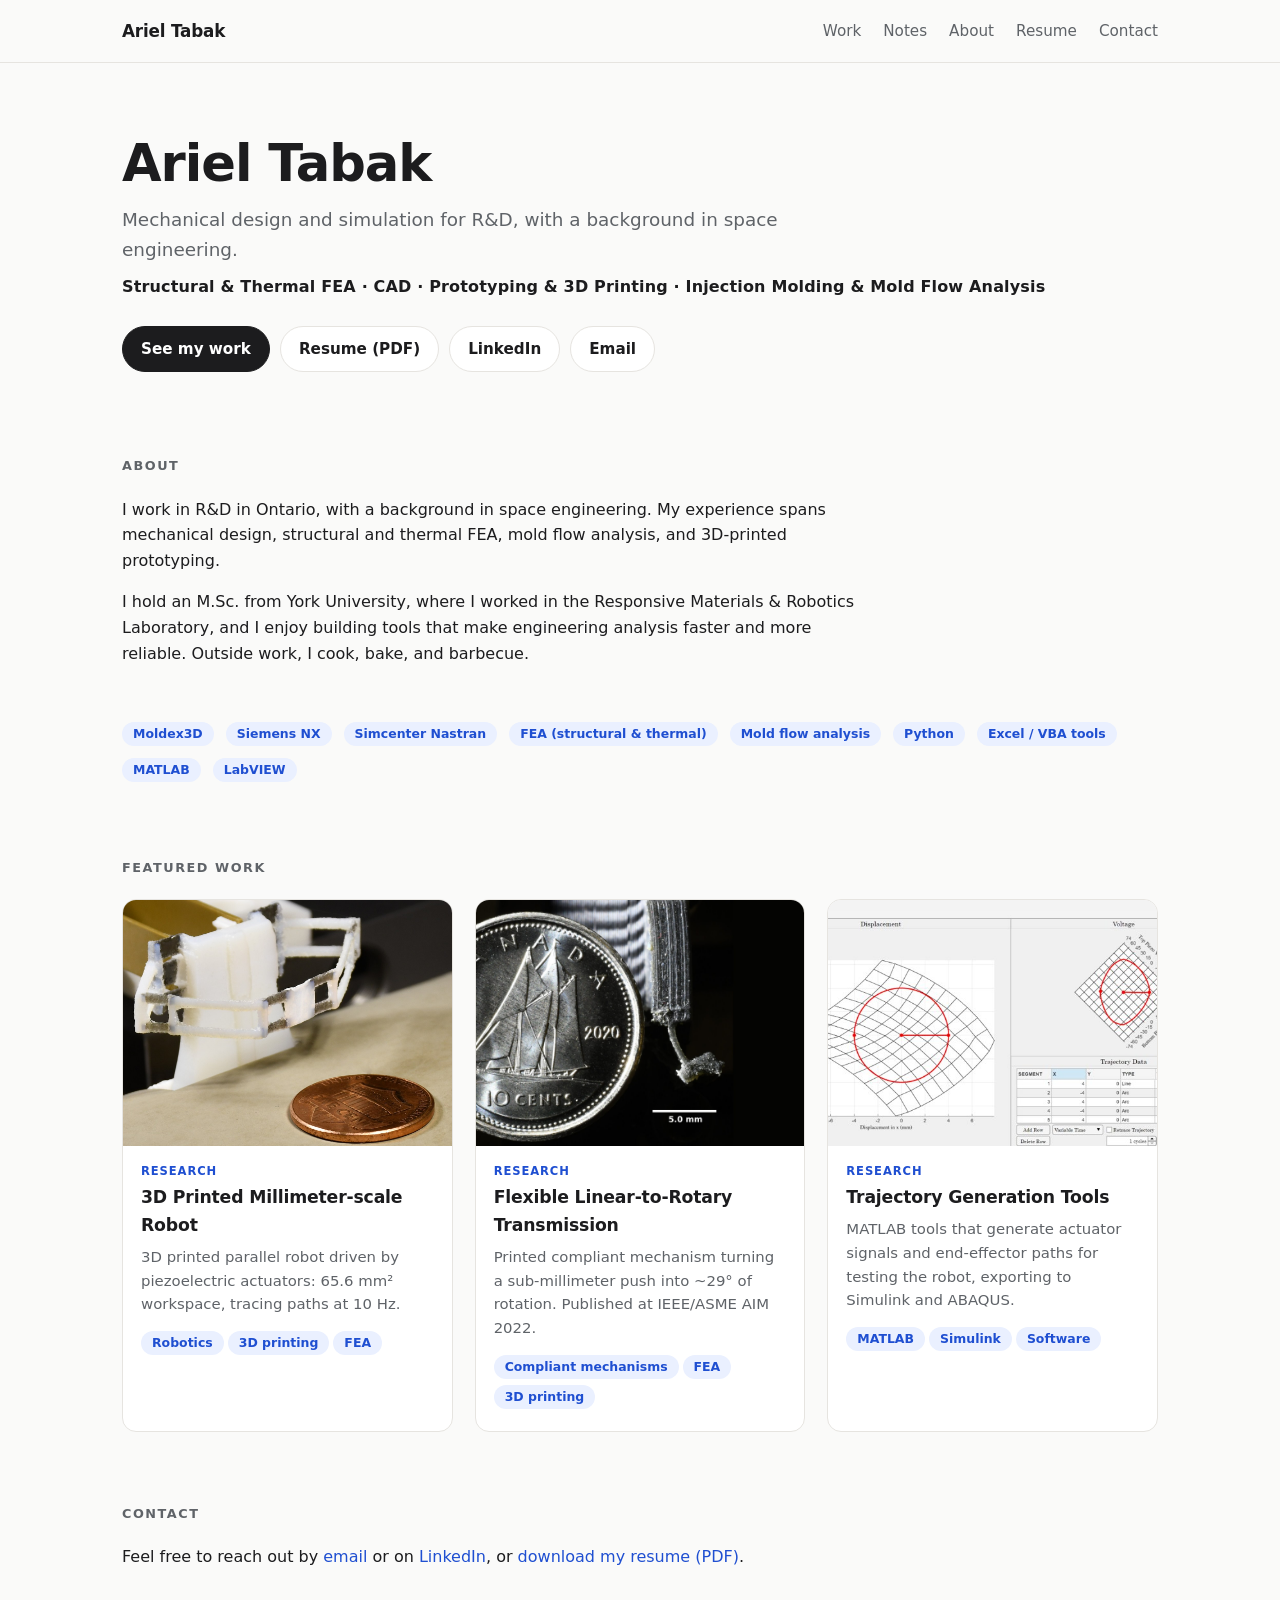
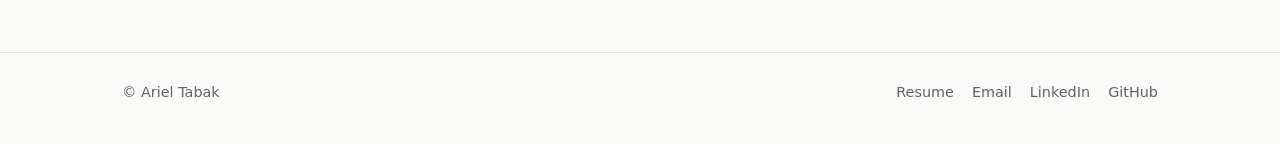
==== commit 6b84be74: "Put research first; move club and course work to an Earlier work section - Home features the three r" ====
--- a/index.html
+++ b/index.html
@@ -5,7 +5,7 @@
 <meta name="viewport" content="width=device-width, initial-scale=1">
 <title>Ariel Tabak | Mechanical Design &amp; Simulation</title>
 <meta name="description" content="Ariel Tabak: mechanical design and simulation for R&amp;D (FEA, mold flow analysis, CAD and prototyping), with a background in space engineering. Projects and notes.">
-<link rel="stylesheet" href="assets/style.css?v=7">
+<link rel="stylesheet" href="assets/style.css?v=8">
 </head>
 <body>
 <header class="site-header"><div class="wrap">
@@ -63,13 +63,13 @@
         <span class="tag">Compliant mechanisms</span><span class="tag">FEA</span><span class="tag">3D printing</span>
       </div>
     </a>
-    <a class="card" href="projects/cubesat-3u.html">
-      <img class="thumb contain" src="images/projects/cubesat-3u-thumb.jpg" alt="3U Earth-Observation CubeSat">
+    <a class="card" href="projects/trajectory-generation-tools.html">
+      <img class="thumb" src="images/projects/trajectory-generation-tools.jpg" alt="Trajectory Generation Tools">
       <div class="body">
-        <span class="kicker">Student team</span>
-        <h3>3U Earth-Observation CubeSat</h3>
-        <p>Mechanical lead, then president, of York's satellite club across two Canadian Satellite Design Challenges.</p>
-        <span class="tag">Spacecraft</span><span class="tag">CAD</span><span class="tag">Leadership</span>
+        <span class="kicker">Research</span>
+        <h3>Trajectory Generation Tools</h3>
+        <p>MATLAB tools that generate actuator signals and end-effector paths for testing the robot, exporting to Simulink and ABAQUS.</p>
+        <span class="tag">MATLAB</span><span class="tag">Simulink</span><span class="tag">Software</span>
       </div>
     </a>
   </div>
--- a/assets/style.css
+++ b/assets/style.css
@@ -232,3 +232,18 @@
 .hero .where { color: var(--muted); margin: 0 0 26px; }
 .hero .byline { max-width: none; }
 .hero .byline { margin-bottom: 26px; }
+
+/* Earlier work: compact rows */
+.section-note { color: var(--muted); margin: -10px 0 16px; font-size: 0.95rem; }
+.minis { display: grid; gap: 10px; }
+.mini {
+  display: grid; grid-template-columns: 96px 1fr; gap: 14px; align-items: center;
+  background: var(--surface); border: 1px solid var(--line); border-radius: 12px; padding: 10px; color: var(--text);
+}
+.mini:hover { text-decoration: none; border-color: var(--text); }
+.mini img { width: 96px; height: 72px; object-fit: contain; background: #fff; border-radius: 8px; }
+.mini-text { display: flex; flex-direction: column; gap: 2px; }
+.mini-title { font-weight: 600; }
+.mini-meta { font-size: 0.78rem; font-weight: 700; letter-spacing: 0.06em; text-transform: uppercase; color: var(--accent); }
+.mini-desc { color: var(--muted); font-size: 0.9rem; }
+.page-kicker { margin-top: 14px; }
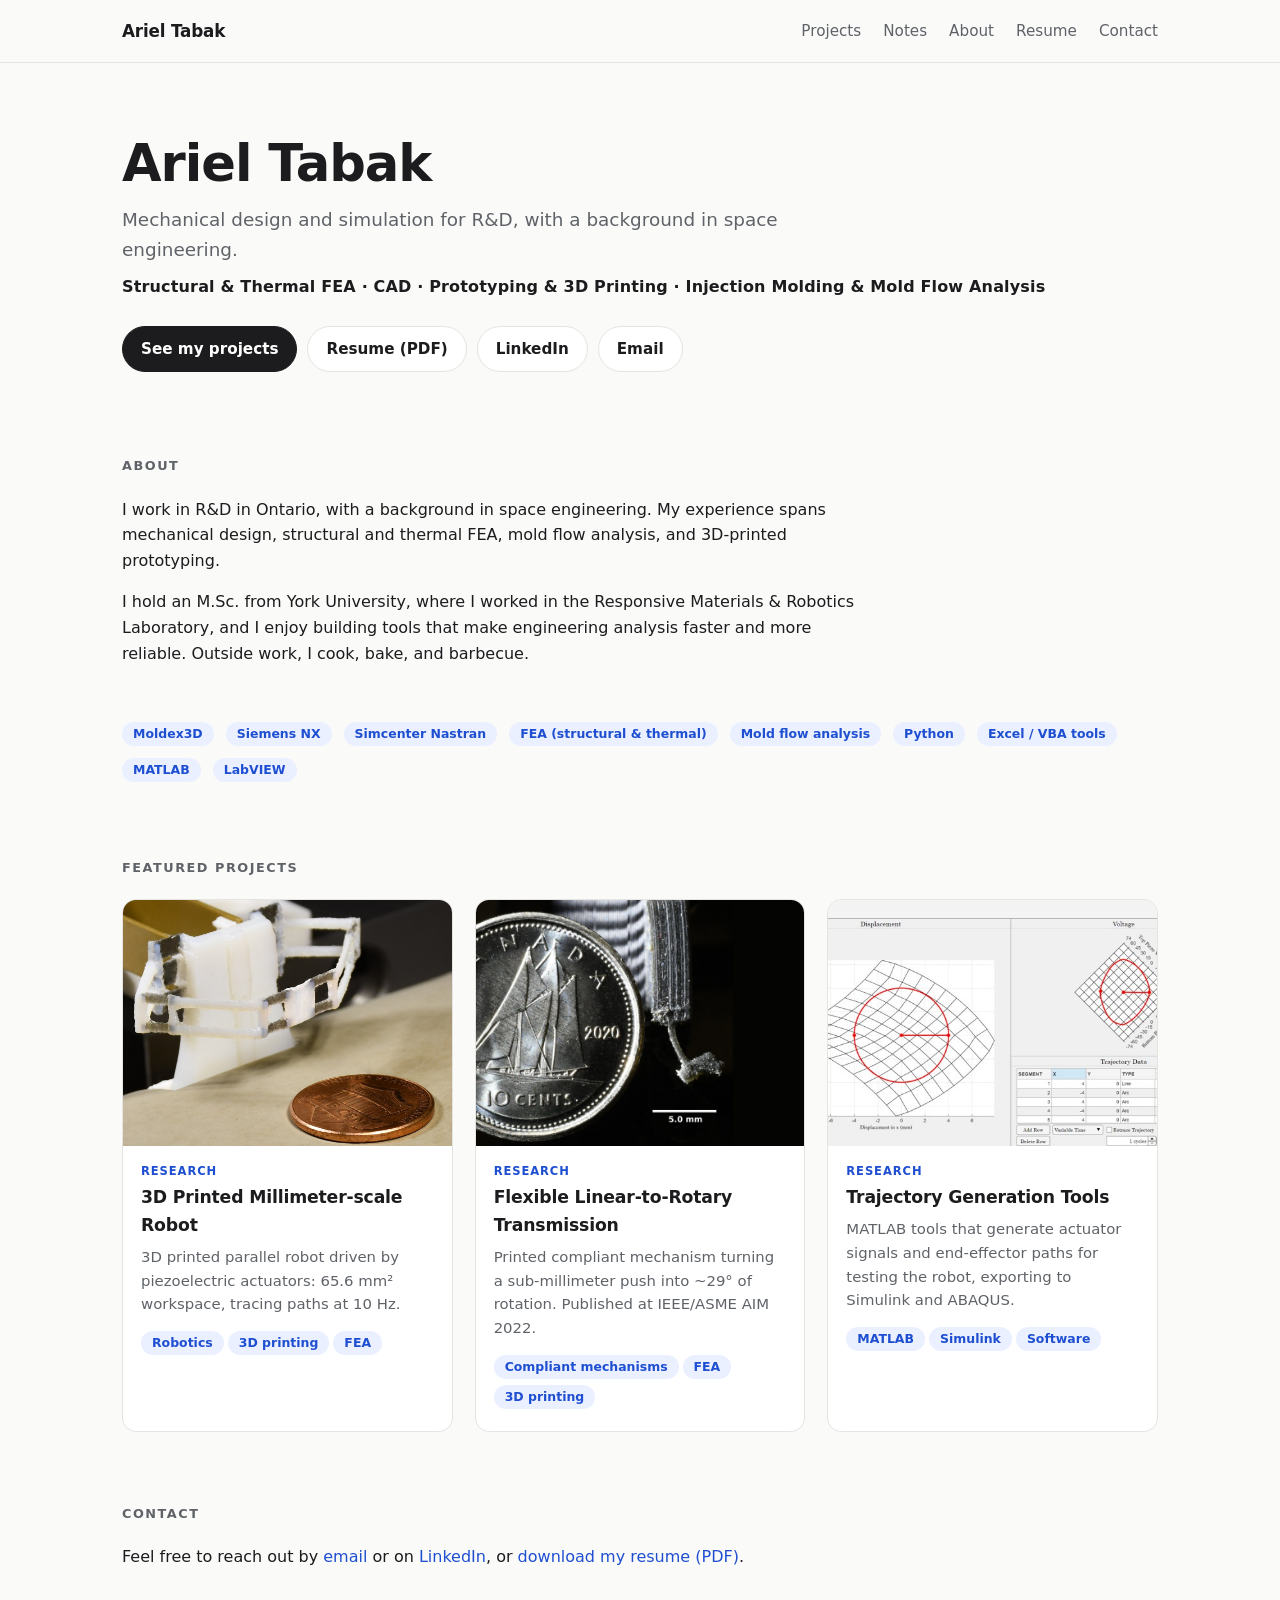
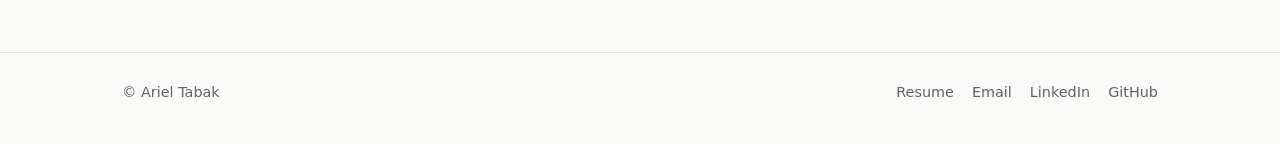
==== commit 9be17d38: "Rename Work to Projects Page moves to projects.html (work.html, research.html and clubs-coursework.h" ====
--- a/index.html
+++ b/index.html
@@ -11,7 +11,7 @@
 <header class="site-header"><div class="wrap">
   <a class="brand" href="index.html">Ariel Tabak</a>
   <nav class="nav">
-    <a href="work.html">Work</a>
+    <a href="projects.html">Projects</a>
     <a href="notes.html">Notes</a>
     <a href="index.html#about">About</a>
     <a href="Ariel_Tabak_Resume.pdf?v=2" target="_blank" rel="noopener">Resume</a>
@@ -24,7 +24,7 @@
   <p class="role">Mechanical design and simulation for R&amp;D, with a background in space engineering.</p>
   <p class="byline">Structural &amp; Thermal FEA &middot; CAD &middot; Prototyping &amp; 3D Printing &middot; Injection Molding &amp; Mold Flow Analysis</p>
   <div class="buttons">
-    <a class="btn primary" href="work.html">See my work</a>
+    <a class="btn primary" href="projects.html">See my projects</a>
     <a class="btn" href="Ariel_Tabak_Resume.pdf?v=2" target="_blank" rel="noopener">Resume (PDF)</a>
     <a class="btn" href="https://www.linkedin.com/in/ariel-tabak/" target="_blank" rel="noopener">LinkedIn</a>
     <a class="btn" href="mailto:arieltabak@gmail.com">Email</a>
@@ -43,7 +43,7 @@
 </section>
 
 <section id="featured">
-  <h2 class="section-title">Featured work</h2>
+  <h2 class="section-title">Featured projects</h2>
   <div class="grid">
     <a class="card" href="projects/millimeter-scale-robot.html">
       <img class="thumb" src="images/projects/millimeter-scale-robot.jpg" alt="3D Printed Millimeter-scale Robot">
